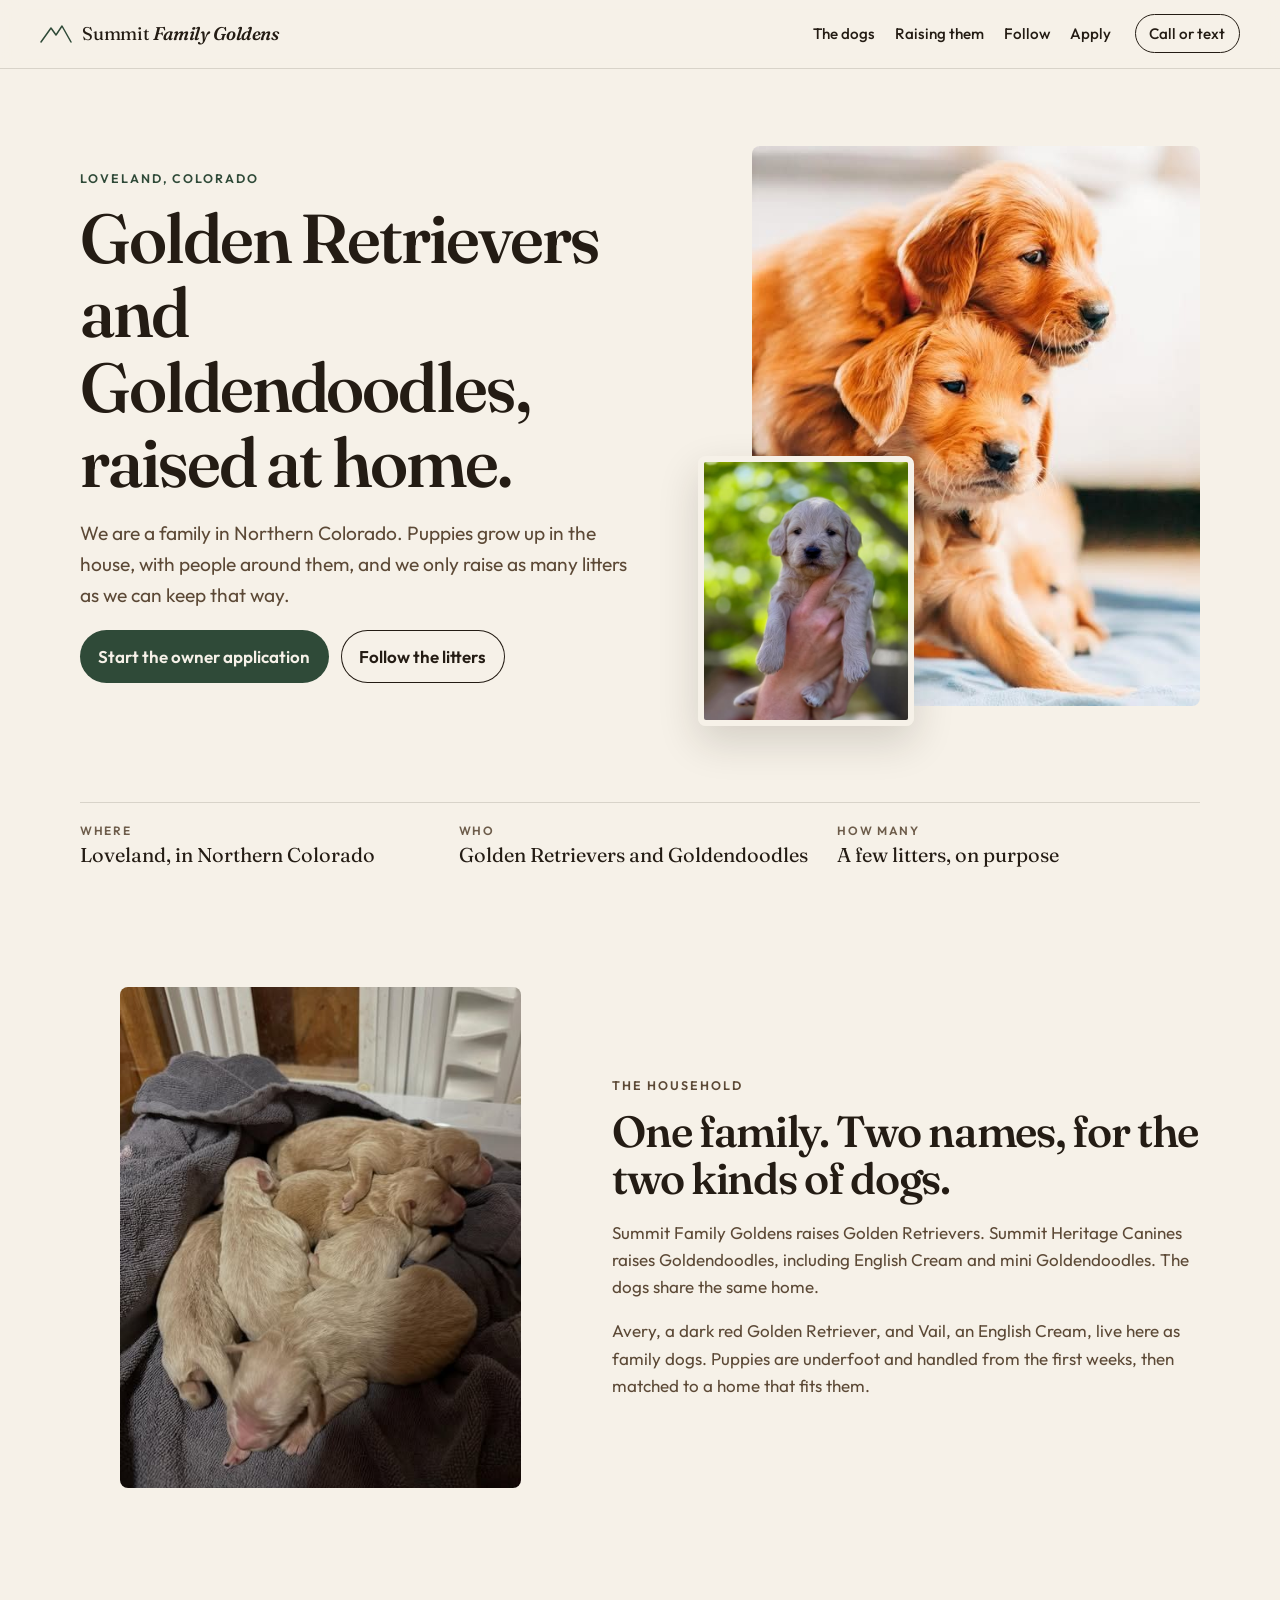
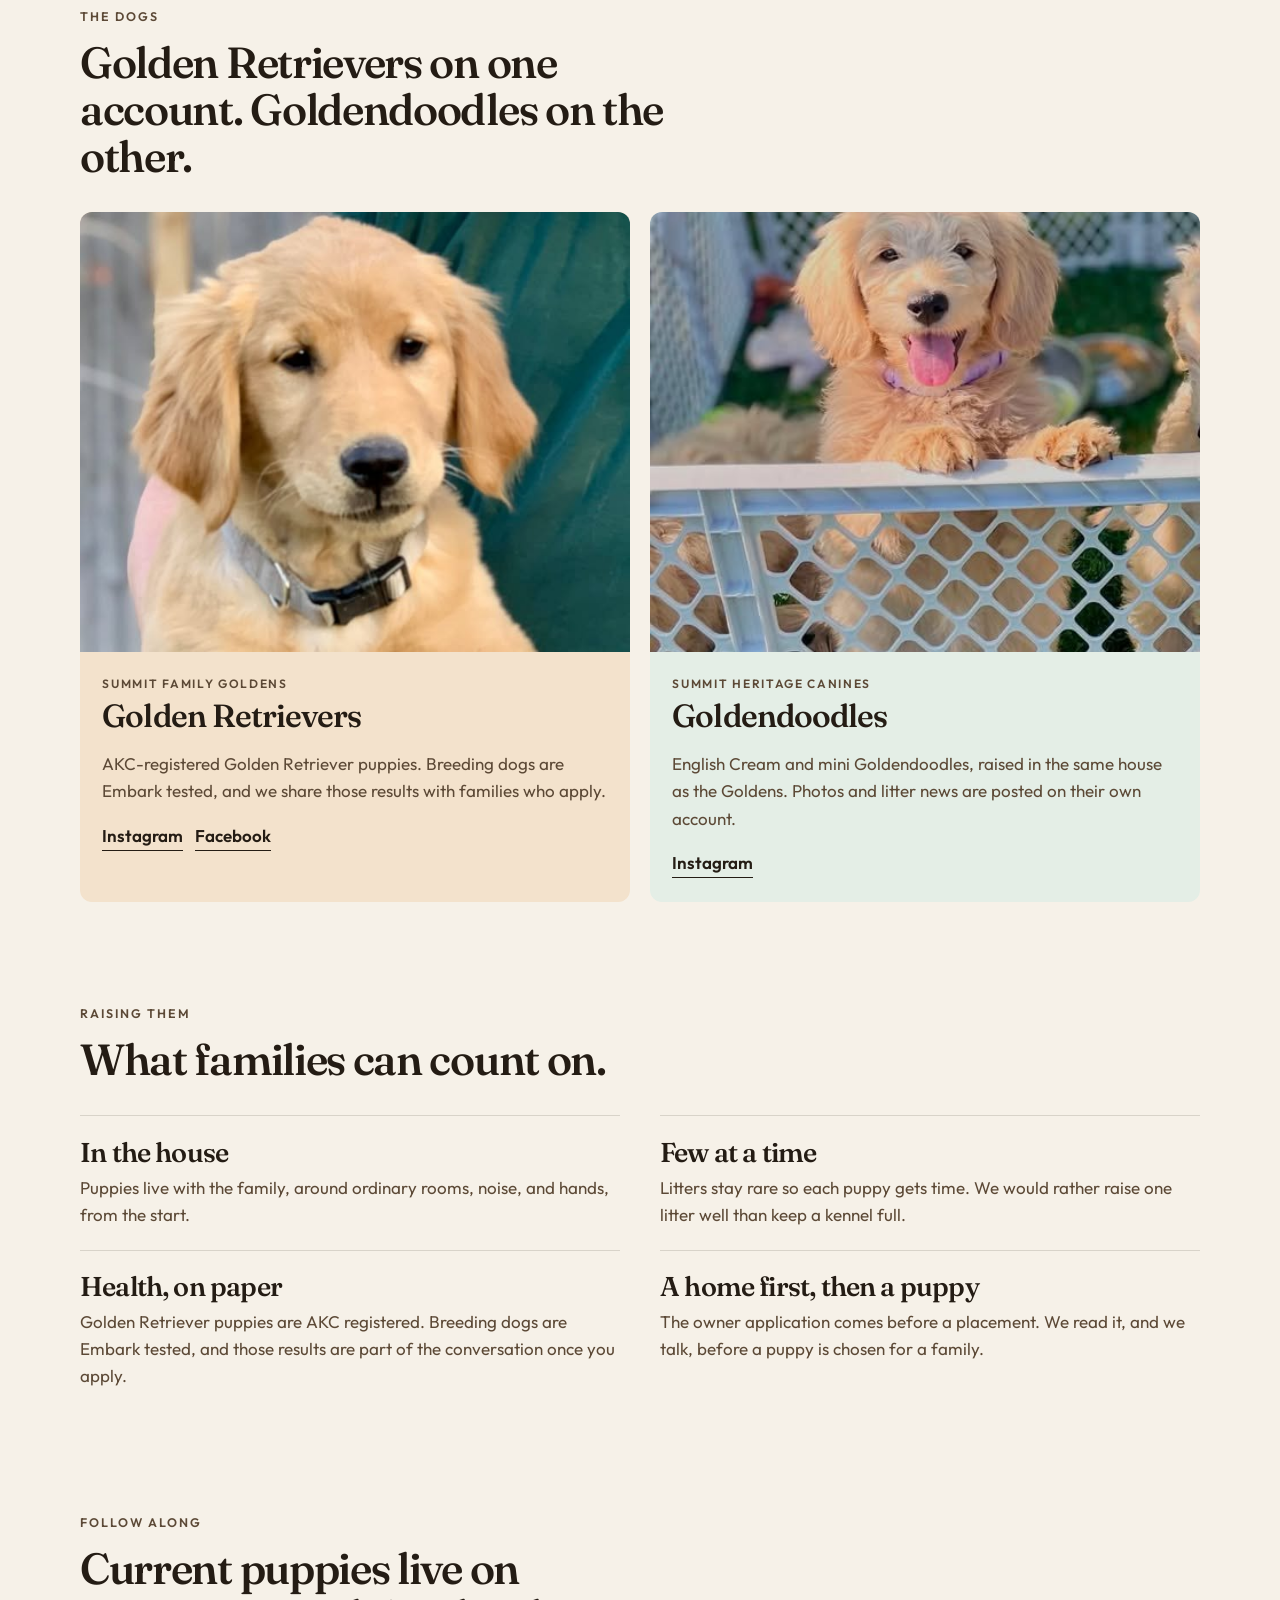
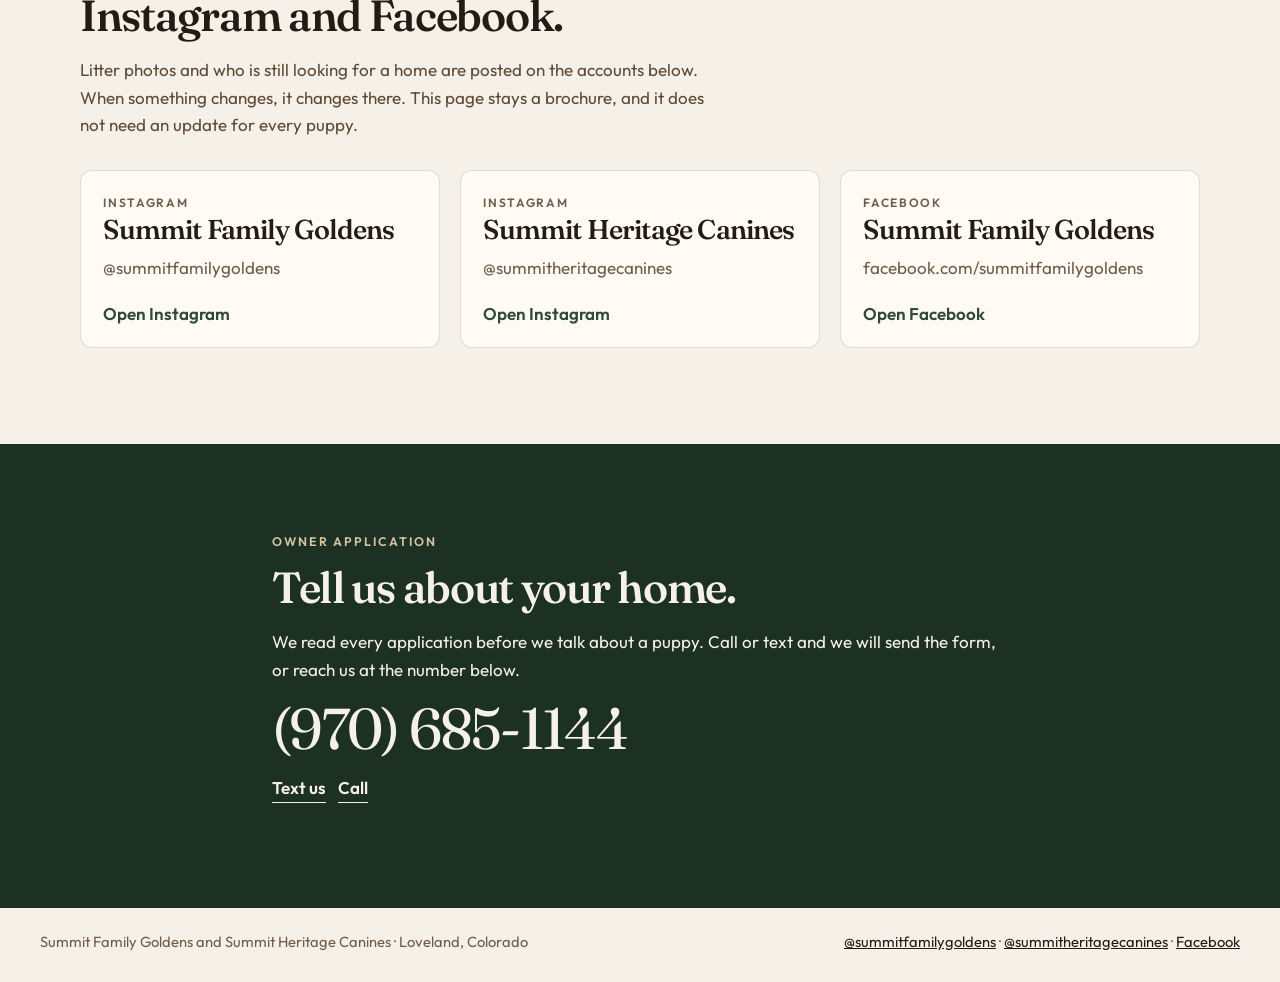
==== index.html @ 1a87e648 "Add a brochure site that stays current through social links. Families can follow both Instagram acco" ====
<!DOCTYPE html>
<html lang="en">
  <head>
    <meta charset="utf-8" />
    <meta name="viewport" content="width=device-width, initial-scale=1" />
    <title>Summit Family Goldens — Golden Retrievers and Goldendoodles in Loveland, Colorado</title>
    <meta
      name="description"
      content="Summit Family Goldens and Summit Heritage Canines raise Golden Retrievers and Goldendoodles at home in Loveland, Colorado. See current litters on Instagram and Facebook, and start an owner application."
    />
    <meta name="theme-color" content="#f6f1e8" />
    <link rel="icon" href="favicon.svg" type="image/svg+xml" />
    <link rel="preconnect" href="https://fonts.googleapis.com" />
    <link rel="preconnect" href="https://fonts.gstatic.com" crossorigin />
    <link
      href="https://fonts.googleapis.com/css2?family=Fraunces:ital,opsz,wght@0,9..144,500;0,9..144,620;1,9..144,560&family=Outfit:wght@400;500;600&display=swap"
      rel="stylesheet"
    />
    <link rel="stylesheet" href="styles.css" />
    <script type="application/ld+json">
      {
        "@context": "https://schema.org",
        "@type": "LocalBusiness",
        "name": "Summit Family Goldens",
        "alternateName": "Summit Heritage Canines",
        "description": "Family-raised Golden Retrievers and Goldendoodles in Loveland, Colorado.",
        "telephone": "+1-970-685-1144",
        "address": {
          "@type": "PostalAddress",
          "addressLocality": "Loveland",
          "addressRegion": "CO",
          "addressCountry": "US"
        },
        "areaServed": "Northern Colorado",
        "sameAs": [
          "https://www.instagram.com/summitfamilygoldens/",
          "https://www.instagram.com/summitheritagecanines/",
          "https://www.facebook.com/summitfamilygoldens"
        ]
      }
    </script>
  </head>
  <body>
    <a class="skip" href="#main">Skip to content</a>
    <header class="site-header">
      <a class="brand" href="#top">
        <svg class="mark" viewBox="0 0 64 40" aria-hidden="true">
          <path d="M2 36 L22 8 L32 22 L44 4 L62 36" />
        </svg>
        <span>Summit <em>Family Goldens</em></span>
      </a>
      <nav class="nav" aria-label="On this page">
        <a href="#dogs">The dogs</a>
        <a href="#raising">Raising them</a>
        <a href="#follow">Follow</a>
        <a href="#apply">Apply</a>
      </nav>
      <a class="header-call" href="tel:+19706851144">Call or text</a>
    </header>

    <main id="main">
      <section class="hero" id="top">
        <div class="hero-copy">
          <p class="kicker">Loveland, Colorado</p>
          <h1>Golden Retrievers and Goldendoodles, raised at home.</h1>
          <p class="lede">
            We are a family in Northern Colorado. Puppies grow up in the house, with people around them, and we only raise as many litters as we can keep that way.
          </p>
          <div class="actions">
            <a class="button" href="#apply">Start the owner application</a>
            <a class="button button-quiet" href="#follow">Follow the litters</a>
          </div>
        </div>
        <div class="hero-photos">
          <img
            class="hero-main"
            src="photos/goldens-pair.jpg"
            width="512"
            height="640"
            alt="Two golden retriever puppies piled together on a blanket"
            fetchpriority="high"
          />
          <img
            class="hero-accent"
            src="photos/doodle-hand.jpg"
            width="480"
            height="640"
            alt="A very young cream goldendoodle puppy held in an adult's hand"
          />
        </div>
      </section>

      <ul class="facts" aria-label="About the program">
        <li>
          <span>Where</span>
          Loveland, in Northern Colorado
        </li>
        <li>
          <span>Who</span>
          Golden Retrievers and Goldendoodles
        </li>
        <li>
          <span>How many</span>
          A few litters, on purpose
        </li>
      </ul>

      <section class="household" id="household">
        <figure>
          <img
            src="photos/doodle-sleep.jpg"
            width="480"
            height="640"
            alt="Newborn cream puppies asleep in a pile on a blanket inside the house"
          />
        </figure>
        <div>
          <p class="kicker">The household</p>
          <h2>One family. Two names, for the two kinds of dogs.</h2>
          <p>
            Summit Family Goldens raises Golden Retrievers. Summit Heritage Canines raises Goldendoodles, including English Cream and mini Goldendoodles. The dogs share the same home.
          </p>
          <p>
            Avery, a dark red Golden Retriever, and Vail, an English Cream, live here as family dogs. Puppies are underfoot and handled from the first weeks, then matched to a home that fits them.
          </p>
        </div>
      </section>

      <section class="dogs" id="dogs">
        <div class="section-intro">
          <p class="kicker">The dogs</p>
          <h2>Golden Retrievers on one account. Goldendoodles on the other.</h2>
        </div>
        <div class="dog-grid">
          <article class="dog-card dog-card-golden">
            <img
              src="photos/goldens-apr.jpg"
              width="640"
              height="640"
              alt="Golden retriever puppy in a gray collar, held outdoors"
            />
            <div class="dog-card-body">
              <p class="program">Summit Family Goldens</p>
              <h3>Golden Retrievers</h3>
              <p>
                AKC-registered Golden Retriever puppies. Breeding dogs are Embark tested, and we share those results with families who apply.
              </p>
              <div class="link-row">
                <a href="https://www.instagram.com/summitfamilygoldens/">Instagram</a>
                <a href="https://www.facebook.com/summitfamilygoldens">Facebook</a>
              </div>
            </div>
          </article>
          <article class="dog-card dog-card-doodle">
            <img
              src="photos/doodle-pen.jpg"
              width="480"
              height="640"
              alt="Cream goldendoodle puppy with paws up on a playpen gate outdoors"
            />
            <div class="dog-card-body">
              <p class="program">Summit Heritage Canines</p>
              <h3>Goldendoodles</h3>
              <p>
                English Cream and mini Goldendoodles, raised in the same house as the Goldens. Photos and litter news are posted on their own account.
              </p>
              <div class="link-row">
                <a href="https://www.instagram.com/summitheritagecanines/">Instagram</a>
                <a data-fill="facebook-heritage" hidden>Facebook</a>
              </div>
            </div>
          </article>
        </div>
      </section>

      <section class="raising" id="raising">
        <div class="section-intro">
          <p class="kicker">Raising them</p>
          <h2>What families can count on.</h2>
        </div>
        <ol>
          <li>
            <h3>In the house</h3>
            <p>Puppies live with the family, around ordinary rooms, noise, and hands, from the start.</p>
          </li>
          <li>
            <h3>Few at a time</h3>
            <p>Litters stay rare so each puppy gets time. We would rather raise one litter well than keep a kennel full.</p>
          </li>
          <li>
            <h3>Health, on paper</h3>
            <p>Golden Retriever puppies are AKC registered. Breeding dogs are Embark tested, and those results are part of the conversation once you apply.</p>
          </li>
          <li>
            <h3>A home first, then a puppy</h3>
            <p>The owner application comes before a placement. We read it, and we talk, before a puppy is chosen for a family.</p>
          </li>
        </ol>
      </section>

      <section class="follow" id="follow">
        <div class="section-intro">
          <p class="kicker">Follow along</p>
          <h2>Current puppies live on Instagram and Facebook.</h2>
          <p>
            Litter photos and who is still looking for a home are posted on the accounts below. When something changes, it changes there. This page stays a brochure, and it does not need an update for every puppy.
          </p>
        </div>
        <div class="follow-grid">
          <a class="follow-card" href="https://www.instagram.com/summitfamilygoldens/">
            <p class="program">Instagram</p>
            <h3>Summit Family Goldens</h3>
            <p>@summitfamilygoldens</p>
            <span>Open Instagram</span>
          </a>
          <a class="follow-card" href="https://www.instagram.com/summitheritagecanines/">
            <p class="program">Instagram</p>
            <h3>Summit Heritage Canines</h3>
            <p>@summitheritagecanines</p>
            <span>Open Instagram</span>
          </a>
          <a class="follow-card" href="https://www.facebook.com/summitfamilygoldens">
            <p class="program">Facebook</p>
            <h3>Summit Family Goldens</h3>
            <p>facebook.com/summitfamilygoldens</p>
            <span>Open Facebook</span>
          </a>
          <a class="follow-card" data-fill="facebook-heritage" hidden>
            <p class="program">Facebook</p>
            <h3>Summit Heritage Canines</h3>
            <p>The second Facebook page</p>
            <span>Open Facebook</span>
          </a>
        </div>
      </section>

      <section class="apply" id="apply">
        <div class="apply-inner">
          <p class="kicker">Owner application</p>
          <h2>Tell us about your home.</h2>
          <p id="apply-note">
            We read every application before we talk about a puppy. Call or text and we will send the form, or reach us at the number below.
          </p>
          <p class="phone">
            <a href="tel:+19706851144">(970) 685-1144</a>
          </p>
          <p class="phone-actions">
            <a href="sms:+19706851144">Text us</a>
            <a href="tel:+19706851144">Call</a>
          </p>
          <div id="form-mount" hidden></div>
        </div>
      </section>
    </main>

    <footer class="site-footer">
      <p>Summit Family Goldens and Summit Heritage Canines · Loveland, Colorado</p>
      <p>
        <a href="https://www.instagram.com/summitfamilygoldens/">@summitfamilygoldens</a>
        ·
        <a href="https://www.instagram.com/summitheritagecanines/">@summitheritagecanines</a>
        ·
        <a href="https://www.facebook.com/summitfamilygoldens">Facebook</a>
      </p>
    </footer>
    <script src="site.js"></script>
  </body>
</html>
---- styles.css ----
:root {
  --ivory: #f6f1e8;
  --paper: #fffaf4;
  --ink: #241c14;
  --bark: #5c4936;
  --muted: #6d5c4a;
  --line: rgba(36, 28, 20, 0.14);
  --honey: #c4894a;
  --sand: #f3e2cc;
  --sage: #e4eee6;
  --moss: #2f4a38;
  --moss-deep: #1c3124;
  --serif: "Fraunces", "Iowan Old Style", Palatino, Georgia, serif;
  --sans: "Outfit", "Avenir Next", "Segoe UI", sans-serif;
  --wrap: 1120px;
  --pad: clamp(1.25rem, 4vw, 2.5rem);
}

*,
*::before,
*::after {
  box-sizing: border-box;
}

html {
  scroll-behavior: smooth;
}

[hidden] {
  display: none !important;
}

[id] {
  scroll-margin-top: 5.25rem;
}

body {
  margin: 0;
  color: var(--ink);
  background: var(--ivory);
  font-family: var(--sans);
  font-size: 1.0625rem;
  line-height: 1.6;
}

img {
  max-width: 100%;
  height: auto;
  display: block;
}

a {
  color: inherit;
}

.skip {
  position: absolute;
  left: 1rem;
  top: -4rem;
  background: var(--ink);
  color: var(--ivory);
  padding: 0.5rem 0.8rem;
  z-index: 10;
}

.skip:focus {
  top: 1rem;
}

.site-header {
  position: sticky;
  top: 0;
  z-index: 5;
  display: flex;
  align-items: center;
  gap: 1.5rem;
  padding: 0.9rem var(--pad);
  background: rgba(246, 241, 232, 0.92);
  backdrop-filter: blur(10px);
  border-bottom: 1px solid var(--line);
}

.brand {
  display: flex;
  align-items: center;
  gap: 0.65rem;
  text-decoration: none;
  font-family: var(--serif);
  font-size: 1.15rem;
  letter-spacing: -0.02em;
  margin-right: auto;
}

.brand em {
  font-style: italic;
  font-weight: 560;
}

.mark {
  width: 2rem;
  height: 1.25rem;
  color: var(--moss);
}

.mark path {
  fill: none;
  stroke: currentColor;
  stroke-width: 3;
  stroke-linejoin: round;
  stroke-linecap: round;
}

.nav {
  display: flex;
  gap: 1.25rem;
}

.nav a,
.header-call {
  text-decoration: none;
  font-size: 0.95rem;
  font-weight: 500;
}

.nav a:hover,
.header-call:hover {
  color: var(--moss);
}

.header-call {
  border: 1px solid var(--ink);
  border-radius: 999px;
  padding: 0.4rem 0.85rem;
}

.hero,
.household,
.dogs,
.raising,
.follow,
.facts {
  width: min(var(--wrap), calc(100% - var(--pad) * 2));
  margin-inline: auto;
}

.hero {
  display: grid;
  grid-template-columns: 1.05fr 0.95fr;
  gap: clamp(2rem, 5vw, 4.5rem);
  align-items: center;
  padding: clamp(2.5rem, 6vw, 5rem) 0 2.5rem;
}

.kicker {
  margin: 0 0 0.75rem;
  font-size: 0.78rem;
  font-weight: 600;
  letter-spacing: 0.16em;
  text-transform: uppercase;
  color: var(--moss);
}

h1,
h2,
h3 {
  font-family: var(--serif);
  font-weight: 560;
  letter-spacing: -0.03em;
  line-height: 1.08;
}

h1 {
  margin: 0;
  font-size: clamp(2.6rem, 5.4vw, 4.5rem);
}

h2 {
  margin: 0 0 1rem;
  font-size: clamp(2rem, 3.4vw, 3rem);
}

h3 {
  margin: 0 0 0.4rem;
  font-size: 1.7rem;
}

.lede,
.section-intro > p,
.household p,
.dog-card p,
.raising p,
.apply p {
  color: var(--bark);
}

.lede {
  font-size: 1.2rem;
  max-width: 38rem;
}

.actions,
.link-row,
.phone-actions {
  display: flex;
  flex-wrap: wrap;
  gap: 0.75rem;
}

.button,
.link-row a,
.phone-actions a,
.follow-card span {
  display: inline-flex;
  align-items: center;
  text-decoration: none;
  font-weight: 600;
}

.button {
  background: var(--moss);
  color: #f6f1e8;
  border-radius: 999px;
  padding: 0.8rem 1.15rem;
}

.button-quiet {
  background: transparent;
  color: var(--ink);
  box-shadow: inset 0 0 0 1px var(--ink);
}

.button:hover {
  background: var(--moss-deep);
}

.button-quiet:hover {
  background: rgba(36, 28, 20, 0.05);
}

.hero-photos {
  position: relative;
  min-height: 28rem;
}

.hero-main {
  width: min(100%, 28rem);
  margin-left: auto;
  border-radius: 8px;
  object-fit: cover;
  aspect-ratio: 4 / 5;
}

.hero-accent {
  position: absolute;
  width: min(46%, 13.5rem);
  left: 0;
  bottom: -1.25rem;
  border: 6px solid var(--ivory);
  border-radius: 8px;
  object-fit: cover;
  aspect-ratio: 4 / 5;
  box-shadow: 0 16px 40px rgba(36, 28, 20, 0.16);
}

.facts {
  list-style: none;
  display: grid;
  grid-template-columns: repeat(3, 1fr);
  gap: 1rem;
  margin: 3.5rem auto 0;
  padding: 1.25rem 0 0;
  border-top: 1px solid var(--line);
}

.facts li {
  font-family: var(--serif);
  font-size: 1.25rem;
  line-height: 1.25;
}

.facts span {
  display: block;
  margin-bottom: 0.3rem;
  font-family: var(--sans);
  font-size: 0.75rem;
  font-weight: 600;
  letter-spacing: 0.14em;
  text-transform: uppercase;
  color: var(--muted);
}

.household {
  display: grid;
  grid-template-columns: 0.9fr 1.1fr;
  gap: clamp(1.5rem, 4vw, 4rem);
  align-items: center;
  padding: clamp(4rem, 8vw, 6.5rem) 0;
}

.household img {
  width: 100%;
  border-radius: 8px;
  object-fit: cover;
  aspect-ratio: 4 / 5;
}

.household p:last-child {
  margin-bottom: 0;
}

.section-intro {
  max-width: 40rem;
  margin-bottom: 2rem;
}

.dog-grid {
  display: grid;
  grid-template-columns: 1fr 1fr;
  gap: 1.25rem;
}

.follow-grid {
  display: grid;
  grid-template-columns: repeat(auto-fit, minmax(18rem, 1fr));
  gap: 1.25rem;
}

.dog-card {
  border-radius: 12px;
  overflow: hidden;
}

.dog-card-golden {
  background: var(--sand);
}

.dog-card-doodle {
  background: var(--sage);
}

.dog-card img {
  width: 100%;
  aspect-ratio: 5 / 4;
  object-fit: cover;
}

.dog-card-body {
  padding: 1.35rem 1.4rem 1.5rem;
}

.program {
  margin: 0 0 0.35rem;
  font-size: 0.75rem;
  font-weight: 600;
  letter-spacing: 0.14em;
  text-transform: uppercase;
  color: var(--moss);
}

.dog-card h3 {
  font-size: 2rem;
}

.link-row a {
  border-bottom: 1px solid currentColor;
  padding-bottom: 0.05rem;
}

.raising {
  padding: clamp(4rem, 8vw, 6.5rem) 0;
}

.raising ol {
  list-style: none;
  margin: 0;
  padding: 0;
  display: grid;
  grid-template-columns: 1fr 1fr;
  gap: 0 2.5rem;
}

.raising li {
  padding: 1.35rem 0;
  border-top: 1px solid var(--line);
}

.raising li p {
  margin: 0;
}

.follow {
  padding-bottom: clamp(4rem, 8vw, 6rem);
}

.follow-card {
  display: flex;
  flex-direction: column;
  gap: 0.2rem;
  text-decoration: none;
  background: var(--paper);
  border: 1px solid var(--line);
  border-radius: 12px;
  padding: 1.35rem 1.4rem 1.25rem;
  min-height: 11rem;
}

.follow-card h3 {
  font-size: 1.7rem;
}

.follow-card p {
  margin: 0;
  color: var(--muted);
}

.follow-card span {
  margin-top: auto;
  padding-top: 1rem;
  color: var(--moss);
}

.follow-card:hover {
  border-color: var(--moss);
}

.apply {
  background: var(--moss-deep);
  color: #f6f1e8;
}

.apply-inner {
  width: min(46rem, calc(100% - var(--pad) * 2));
  margin: 0 auto;
  padding: clamp(3.5rem, 7vw, 5.5rem) 0;
}

.apply .kicker,
.apply h2,
.apply p,
.apply a {
  color: #f6f1e8;
}

.apply .kicker {
  color: #d7c4a4;
}

.phone {
  margin: 0.5rem 0 0.25rem;
  font-family: var(--serif);
  font-size: clamp(2.4rem, 5vw, 3.6rem);
  line-height: 1;
  letter-spacing: -0.03em;
}

.phone a {
  text-decoration: none;
}

.phone-actions a {
  border-bottom: 1px solid currentColor;
}

#form-mount {
  margin-top: 2rem;
  background: #fff;
  border-radius: 12px;
  overflow: hidden;
  min-height: 28rem;
}

#form-mount iframe {
  width: 100%;
  min-height: 42rem;
  border: 0;
  display: block;
}

.site-footer {
  display: flex;
  justify-content: space-between;
  gap: 1rem;
  flex-wrap: wrap;
  padding: 1.4rem var(--pad) 1.8rem;
  color: var(--muted);
  font-size: 0.92rem;
}

.site-footer p {
  margin: 0;
}

.site-footer a {
  color: var(--ink);
}

:focus-visible {
  outline: 2px solid var(--honey);
  outline-offset: 3px;
}

@media (max-width: 860px) {
  .site-header {
    display: grid;
    grid-template-columns: minmax(0, 1fr) auto;
    align-items: center;
    column-gap: 0.5rem;
    row-gap: 0.75rem;
    padding-inline: 1rem;
  }

  .brand {
    grid-column: 1;
    grid-row: 1;
    margin-right: 0;
    font-size: 1.02rem;
  }

  .header-call {
    grid-column: 2;
    grid-row: 1;
  }

  .nav {
    grid-column: 1 / -1;
    grid-row: 2;
    justify-content: space-between;
    gap: 0.75rem;
    padding-top: 0.75rem;
    border-top: 1px solid var(--line);
  }

  .hero,
  .household,
  .dog-grid,
  .raising ol,
  .follow-grid,
  .facts {
    grid-template-columns: 1fr;
  }

  .hero-photos {
    min-height: 0;
    margin-bottom: 1rem;
  }

  .hero-main {
    width: 78%;
  }

  .facts {
    margin-top: 2.5rem;
  }
}

@media (max-width: 520px) {
  .nav {
    font-size: 0.9rem;
  }

  .hero-accent {
    width: 42%;
  }
}

@media (prefers-reduced-motion: reduce) {
  html {
    scroll-behavior: auto;
  }
}
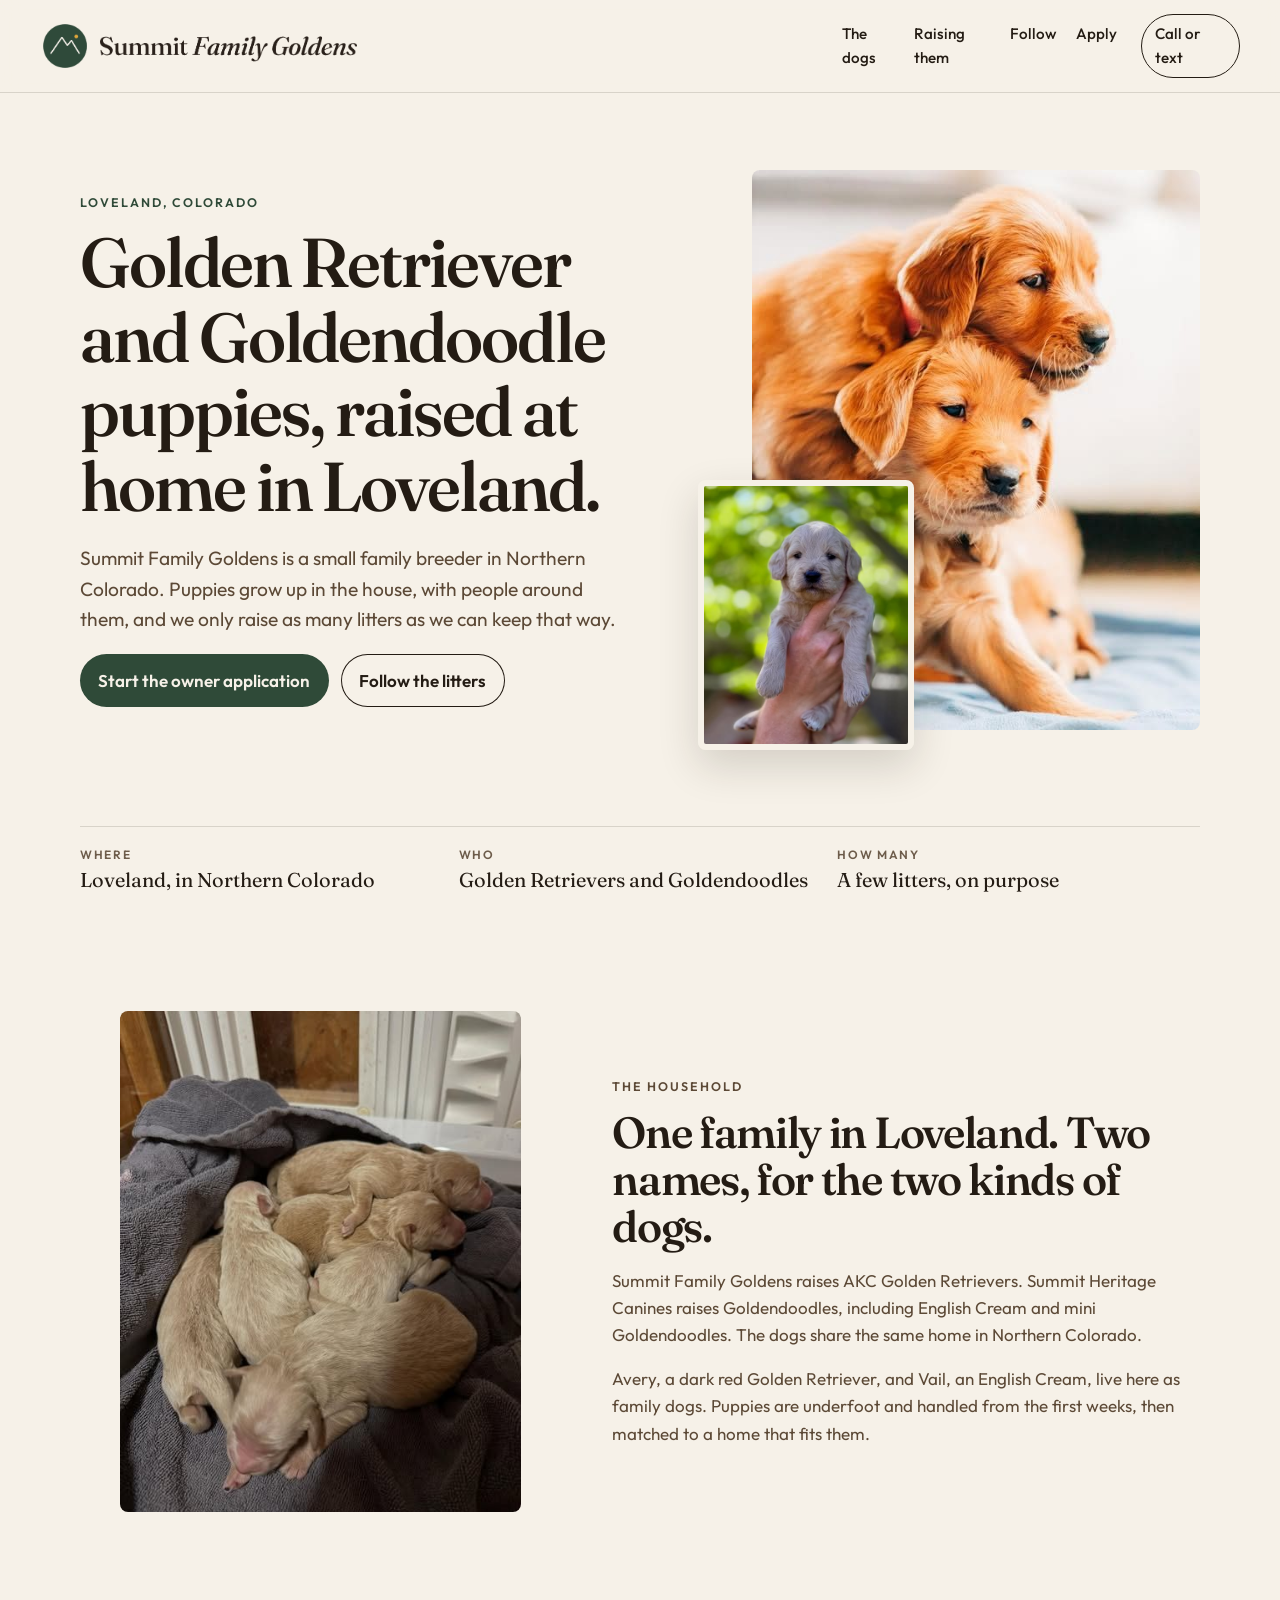
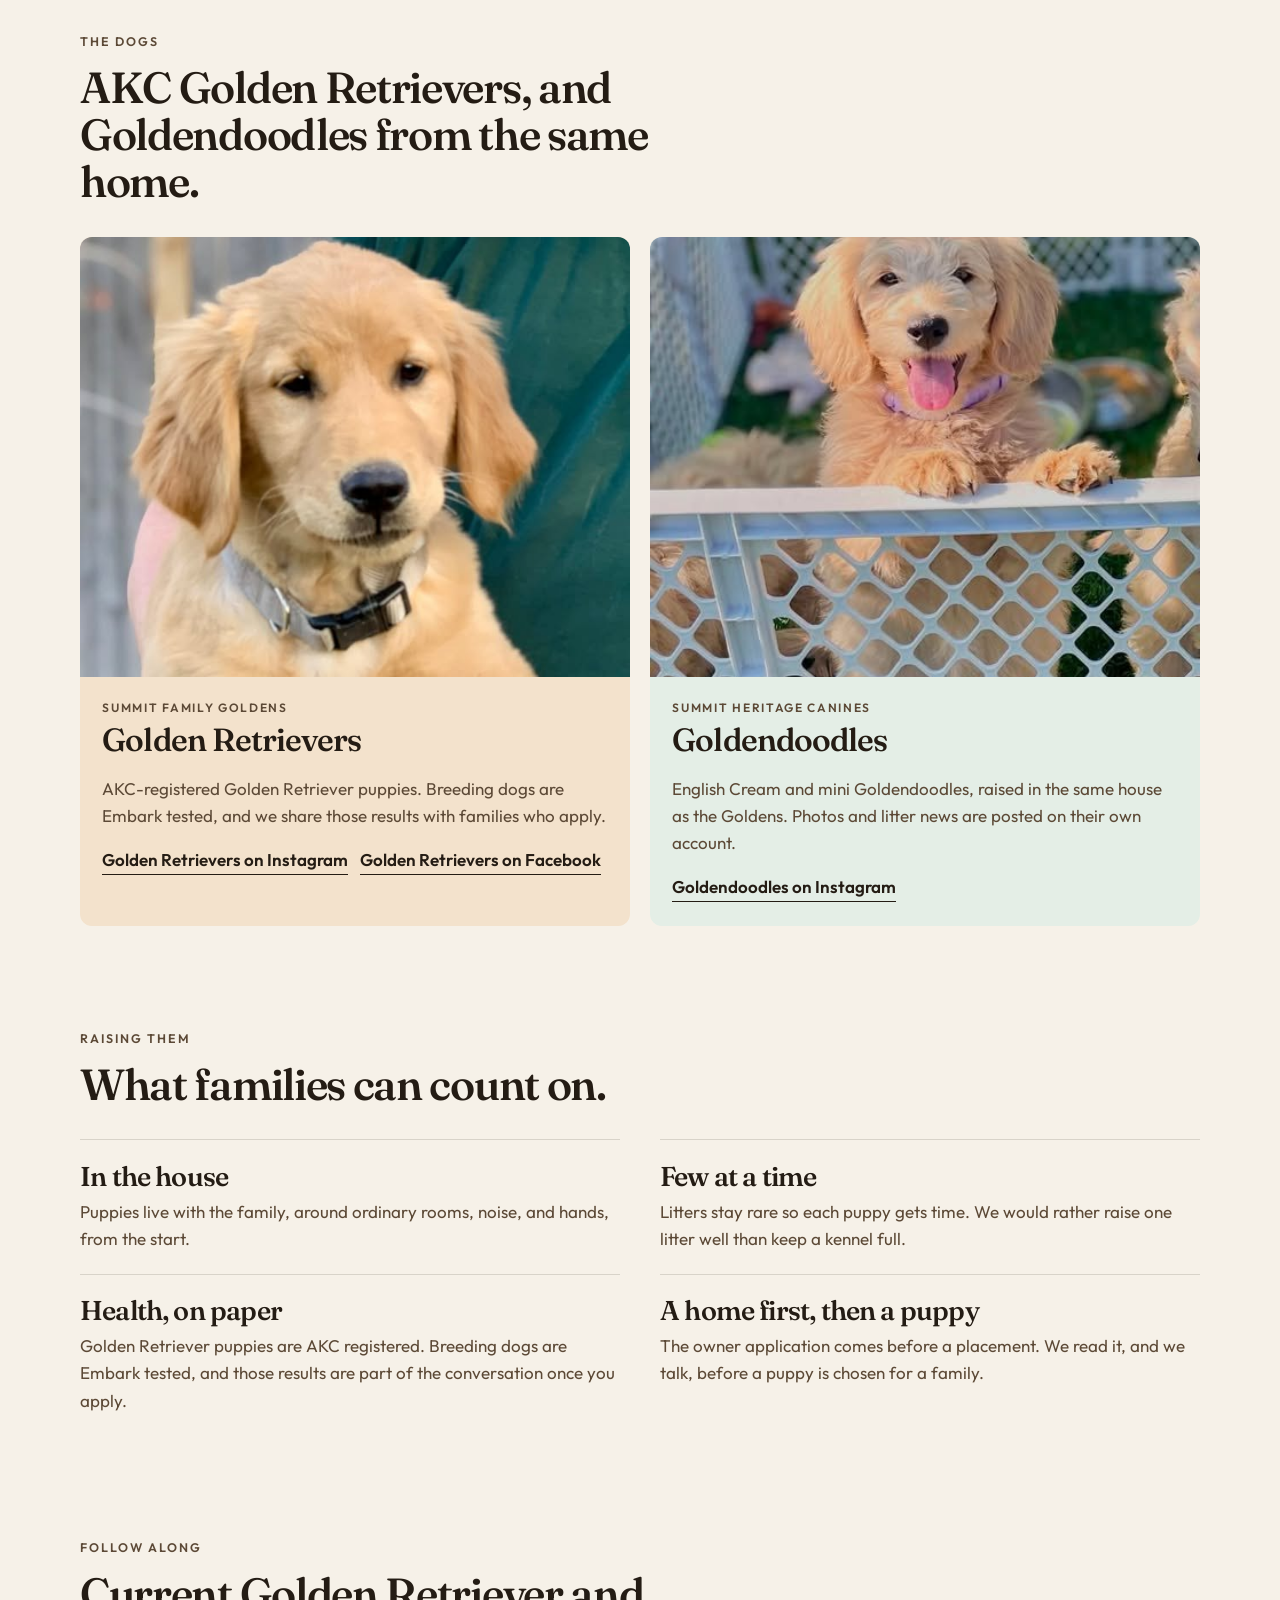
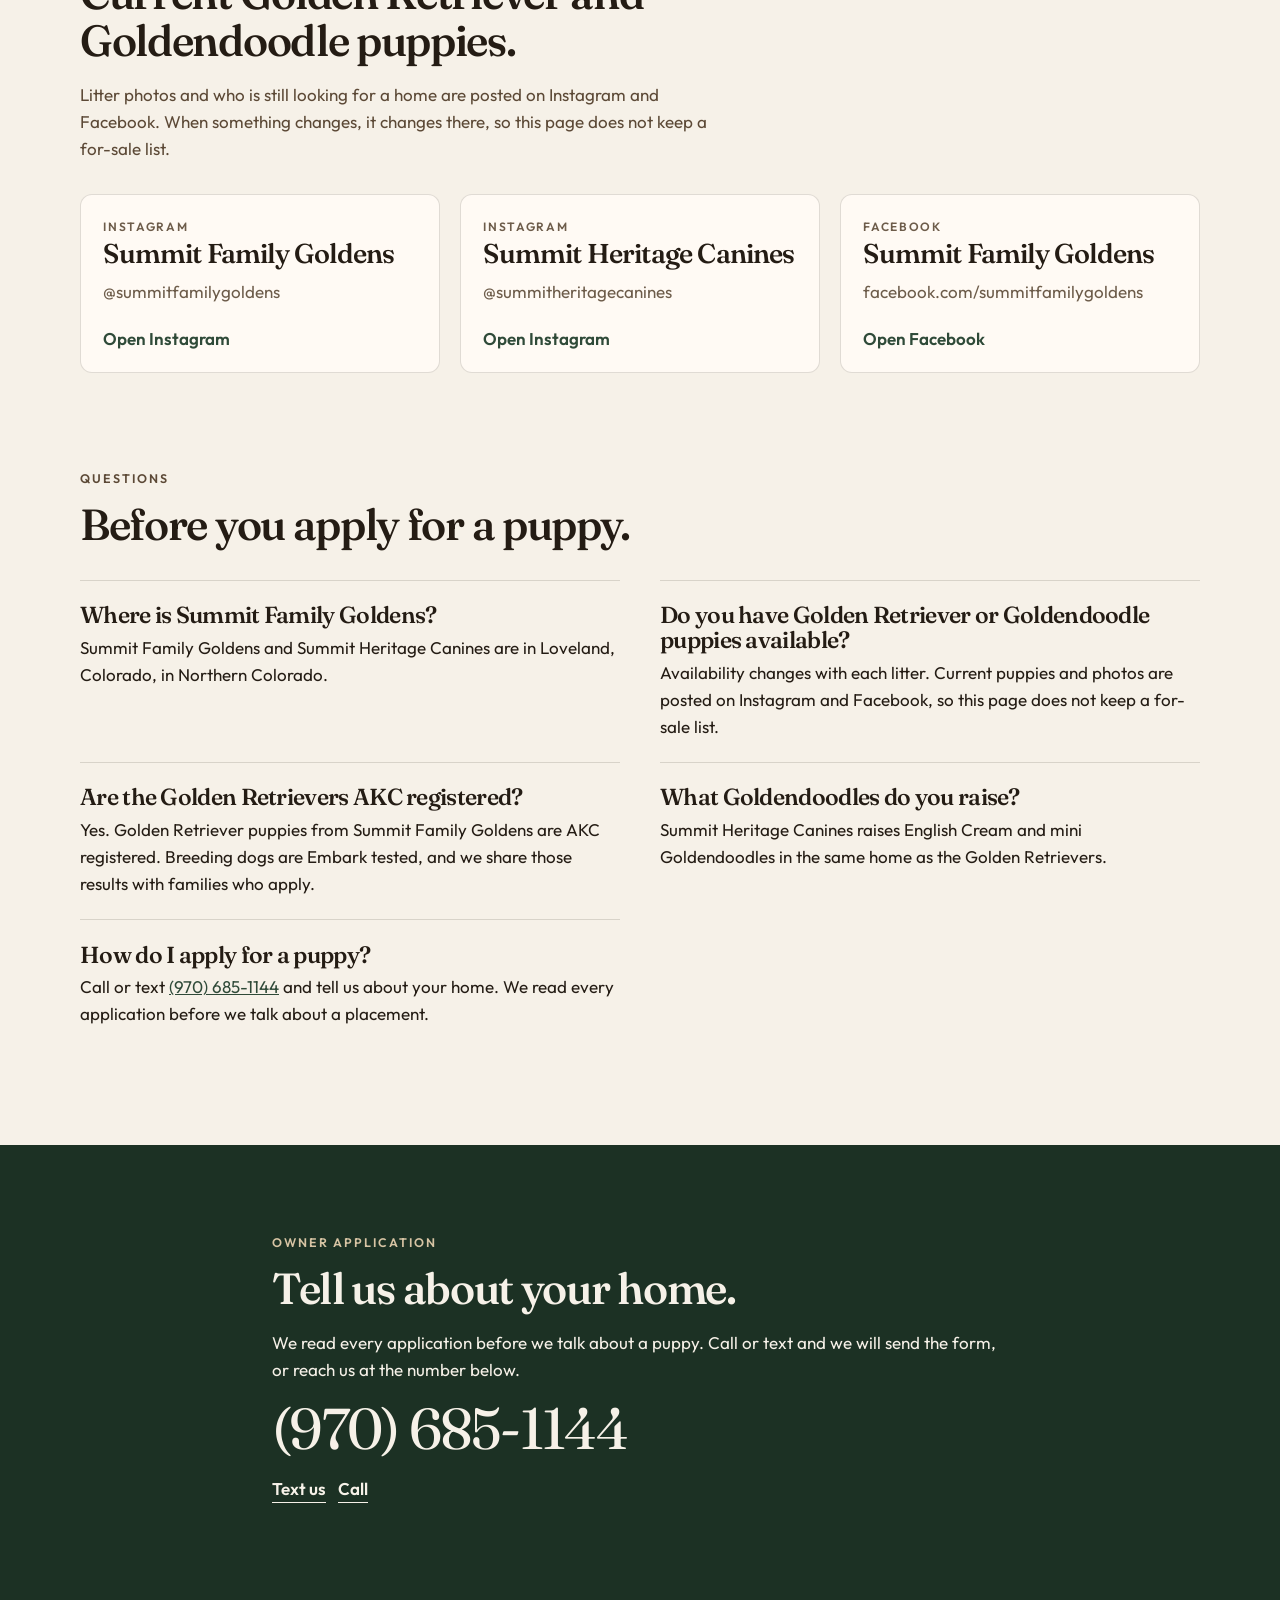
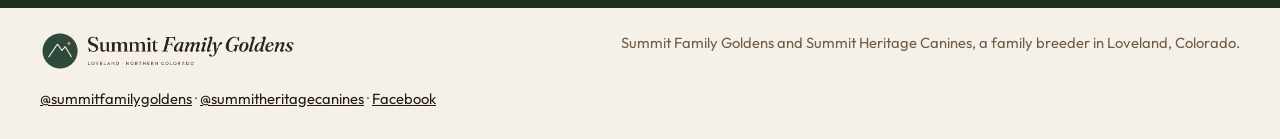
==== commit 1c43e053: "Use the new Summit Family Goldens lockup and publish search metadata. The header, footer, and icon n" ====
--- a/index.html
+++ b/index.html
@@ -3,13 +3,36 @@
   <head>
     <meta charset="utf-8" />
     <meta name="viewport" content="width=device-width, initial-scale=1" />
-    <title>Summit Family Goldens — Golden Retrievers and Goldendoodles in Loveland, Colorado</title>
+    <title>Summit Family Goldens | Golden Retriever &amp; Goldendoodle Puppies</title>
     <meta
       name="description"
-      content="Summit Family Goldens and Summit Heritage Canines raise Golden Retrievers and Goldendoodles at home in Loveland, Colorado. See current litters on Instagram and Facebook, and start an owner application."
+      content="Family breeder of AKC Golden Retriever and Goldendoodle puppies in Loveland, Colorado. English Cream and mini Goldendoodles. Call or text (970) 685-1144."
     />
+    <link rel="canonical" href="https://summit-family-goldens-web.netlify.app/" />
+    <meta name="robots" content="index, follow" />
     <meta name="theme-color" content="#f6f1e8" />
-    <link rel="icon" href="favicon.svg" type="image/svg+xml" />
+    <meta property="og:type" content="website" />
+    <meta property="og:locale" content="en_US" />
+    <meta property="og:site_name" content="Summit Family Goldens" />
+    <meta property="og:url" content="https://summit-family-goldens-web.netlify.app/" />
+    <meta property="og:title" content="Summit Family Goldens | Golden Retriever &amp; Goldendoodle Puppies" />
+    <meta
+      property="og:description"
+      content="Family breeder of AKC Golden Retriever and Goldendoodle puppies in Loveland, Colorado. English Cream and mini Goldendoodles. Call or text (970) 685-1144."
+    />
+    <meta property="og:image" content="https://summit-family-goldens-web.netlify.app/photos/goldens-pair.jpg" />
+    <meta property="og:image:alt" content="Two golden retriever puppies piled together on a blanket" />
+    <meta property="og:image:width" content="512" />
+    <meta property="og:image:height" content="640" />
+    <meta name="twitter:card" content="summary_large_image" />
+    <meta name="twitter:title" content="Summit Family Goldens | Golden Retriever &amp; Goldendoodle Puppies" />
+    <meta
+      name="twitter:description"
+      content="Family breeder of AKC Golden Retriever and Goldendoodle puppies in Loveland, Colorado. English Cream and mini Goldendoodles. Call or text (970) 685-1144."
+    />
+    <meta name="twitter:image" content="https://summit-family-goldens-web.netlify.app/photos/goldens-pair.jpg" />
+    <link rel="icon" href="logos/mark.png" type="image/png" />
+    <link rel="apple-touch-icon" href="logos/mark.png" />
     <link rel="preconnect" href="https://fonts.googleapis.com" />
     <link rel="preconnect" href="https://fonts.gstatic.com" crossorigin />
     <link
@@ -21,9 +44,13 @@
       {
         "@context": "https://schema.org",
         "@type": "LocalBusiness",
+        "@id": "https://summit-family-goldens-web.netlify.app/#business",
         "name": "Summit Family Goldens",
         "alternateName": "Summit Heritage Canines",
-        "description": "Family-raised Golden Retrievers and Goldendoodles in Loveland, Colorado.",
+        "url": "https://summit-family-goldens-web.netlify.app/",
+        "image": "https://summit-family-goldens-web.netlify.app/photos/goldens-pair.jpg",
+        "logo": "https://summit-family-goldens-web.netlify.app/logos/mark.png",
+        "description": "Family breeder of AKC Golden Retriever and Goldendoodle puppies in Loveland, Colorado, including English Cream and mini Goldendoodles.",
         "telephone": "+1-970-685-1144",
         "address": {
           "@type": "PostalAddress",
@@ -31,11 +58,77 @@
           "addressRegion": "CO",
           "addressCountry": "US"
         },
-        "areaServed": "Northern Colorado",
+        "areaServed": [
+          {
+            "@type": "City",
+            "name": "Loveland",
+            "containedInPlace": { "@type": "State", "name": "Colorado" }
+          },
+          { "@type": "AdministrativeArea", "name": "Northern Colorado" }
+        ],
+        "contactPoint": {
+          "@type": "ContactPoint",
+          "telephone": "+1-970-685-1144",
+          "contactType": "customer service",
+          "availableLanguage": "English"
+        },
+        "knowsAbout": [
+          "AKC Golden Retriever puppies",
+          "English Cream Goldendoodles",
+          "Mini Goldendoodles"
+        ],
         "sameAs": [
           "https://www.instagram.com/summitfamilygoldens/",
           "https://www.instagram.com/summitheritagecanines/",
           "https://www.facebook.com/summitfamilygoldens"
+        ]
+      }
+    </script>
+    <script type="application/ld+json">
+      {
+        "@context": "https://schema.org",
+        "@type": "FAQPage",
+        "mainEntity": [
+          {
+            "@type": "Question",
+            "name": "Where is Summit Family Goldens?",
+            "acceptedAnswer": {
+              "@type": "Answer",
+              "text": "Summit Family Goldens and Summit Heritage Canines are in Loveland, Colorado, in Northern Colorado."
+            }
+          },
+          {
+            "@type": "Question",
+            "name": "Do you have Golden Retriever or Goldendoodle puppies available?",
+            "acceptedAnswer": {
+              "@type": "Answer",
+              "text": "Availability changes with each litter. Current puppies and photos are posted on Instagram and Facebook, so this page does not keep a for-sale list."
+            }
+          },
+          {
+            "@type": "Question",
+            "name": "Are the Golden Retrievers AKC registered?",
+            "acceptedAnswer": {
+              "@type": "Answer",
+              "text": "Yes. Golden Retriever puppies from Summit Family Goldens are AKC registered. Breeding dogs are Embark tested, and we share those results with families who apply."
+            }
+          },
+          {
+            "@type": "Question",
+            "name": "What Goldendoodles do you raise?",
+            "acceptedAnswer": {
+              "@type": "Answer",
+              "text": "Summit Heritage Canines raises English Cream and mini Goldendoodles in the same home as the Golden Retrievers."
+            }
+          },
+          {
+            "@type": "Question",
+            "name": "How do I apply for a puppy?",
+            "acceptedAnswer": {
+              "@type": "Answer",
+              "text": "Call or text (970) 685-1144 and tell us about your home. We read every application before we talk about a placement."
+            }
+          }
         ]
       }
     </script>
@@ -44,10 +137,7 @@
     <a class="skip" href="#main">Skip to content</a>
     <header class="site-header">
       <a class="brand" href="#top">
-        <svg class="mark" viewBox="0 0 64 40" aria-hidden="true">
-          <path d="M2 36 L22 8 L32 22 L44 4 L62 36" />
-        </svg>
-        <span>Summit <em>Family Goldens</em></span>
+        <img src="logos/lockup.png" width="843" height="132" alt="Summit Family Goldens" />
       </a>
       <nav class="nav" aria-label="On this page">
         <a href="#dogs">The dogs</a>
@@ -62,9 +152,9 @@
       <section class="hero" id="top">
         <div class="hero-copy">
           <p class="kicker">Loveland, Colorado</p>
-          <h1>Golden Retrievers and Goldendoodles, raised at home.</h1>
+          <h1>Golden Retriever and Goldendoodle puppies, raised at home in Loveland.</h1>
           <p class="lede">
-            We are a family in Northern Colorado. Puppies grow up in the house, with people around them, and we only raise as many litters as we can keep that way.
+            Summit Family Goldens is a small family breeder in Northern Colorado. Puppies grow up in the house, with people around them, and we only raise as many litters as we can keep that way.
           </p>
           <div class="actions">
             <a class="button" href="#apply">Start the owner application</a>
@@ -112,13 +202,14 @@
             width="480"
             height="640"
             alt="Newborn cream puppies asleep in a pile on a blanket inside the house"
+            loading="lazy"
           />
         </figure>
         <div>
           <p class="kicker">The household</p>
-          <h2>One family. Two names, for the two kinds of dogs.</h2>
+          <h2>One family in Loveland. Two names, for the two kinds of dogs.</h2>
           <p>
-            Summit Family Goldens raises Golden Retrievers. Summit Heritage Canines raises Goldendoodles, including English Cream and mini Goldendoodles. The dogs share the same home.
+            Summit Family Goldens raises AKC Golden Retrievers. Summit Heritage Canines raises Goldendoodles, including English Cream and mini Goldendoodles. The dogs share the same home in Northern Colorado.
           </p>
           <p>
             Avery, a dark red Golden Retriever, and Vail, an English Cream, live here as family dogs. Puppies are underfoot and handled from the first weeks, then matched to a home that fits them.
@@ -129,7 +220,7 @@
       <section class="dogs" id="dogs">
         <div class="section-intro">
           <p class="kicker">The dogs</p>
-          <h2>Golden Retrievers on one account. Goldendoodles on the other.</h2>
+          <h2>AKC Golden Retrievers, and Goldendoodles from the same home.</h2>
         </div>
         <div class="dog-grid">
           <article class="dog-card dog-card-golden">
@@ -138,6 +229,7 @@
               width="640"
               height="640"
               alt="Golden retriever puppy in a gray collar, held outdoors"
+              loading="lazy"
             />
             <div class="dog-card-body">
               <p class="program">Summit Family Goldens</p>
@@ -146,8 +238,8 @@
                 AKC-registered Golden Retriever puppies. Breeding dogs are Embark tested, and we share those results with families who apply.
               </p>
               <div class="link-row">
-                <a href="https://www.instagram.com/summitfamilygoldens/">Instagram</a>
-                <a href="https://www.facebook.com/summitfamilygoldens">Facebook</a>
+                <a href="https://www.instagram.com/summitfamilygoldens/">Golden Retrievers on Instagram</a>
+                <a href="https://www.facebook.com/summitfamilygoldens">Golden Retrievers on Facebook</a>
               </div>
             </div>
           </article>
@@ -157,6 +249,7 @@
               width="480"
               height="640"
               alt="Cream goldendoodle puppy with paws up on a playpen gate outdoors"
+              loading="lazy"
             />
             <div class="dog-card-body">
               <p class="program">Summit Heritage Canines</p>
@@ -165,7 +258,7 @@
                 English Cream and mini Goldendoodles, raised in the same house as the Goldens. Photos and litter news are posted on their own account.
               </p>
               <div class="link-row">
-                <a href="https://www.instagram.com/summitheritagecanines/">Instagram</a>
+                <a href="https://www.instagram.com/summitheritagecanines/">Goldendoodles on Instagram</a>
                 <a data-fill="facebook-heritage" hidden>Facebook</a>
               </div>
             </div>
@@ -201,9 +294,9 @@
       <section class="follow" id="follow">
         <div class="section-intro">
           <p class="kicker">Follow along</p>
-          <h2>Current puppies live on Instagram and Facebook.</h2>
+          <h2>Current Golden Retriever and Goldendoodle puppies.</h2>
           <p>
-            Litter photos and who is still looking for a home are posted on the accounts below. When something changes, it changes there. This page stays a brochure, and it does not need an update for every puppy.
+            Litter photos and who is still looking for a home are posted on Instagram and Facebook. When something changes, it changes there, so this page does not keep a for-sale list.
           </p>
         </div>
         <div class="follow-grid">
@@ -234,6 +327,37 @@
         </div>
       </section>
 
+      <section class="questions" id="questions">
+        <div class="section-intro">
+          <p class="kicker">Questions</p>
+          <h2>Before you apply for a puppy.</h2>
+        </div>
+        <div class="faq">
+          <article>
+            <h3>Where is Summit Family Goldens?</h3>
+            <p>Summit Family Goldens and Summit Heritage Canines are in Loveland, Colorado, in Northern Colorado.</p>
+          </article>
+          <article>
+            <h3>Do you have Golden Retriever or Goldendoodle puppies available?</h3>
+            <p>Availability changes with each litter. Current puppies and photos are posted on Instagram and Facebook, so this page does not keep a for-sale list.</p>
+          </article>
+          <article>
+            <h3>Are the Golden Retrievers AKC registered?</h3>
+            <p>Yes. Golden Retriever puppies from Summit Family Goldens are AKC registered. Breeding dogs are Embark tested, and we share those results with families who apply.</p>
+          </article>
+          <article>
+            <h3>What Goldendoodles do you raise?</h3>
+            <p>Summit Heritage Canines raises English Cream and mini Goldendoodles in the same home as the Golden Retrievers.</p>
+          </article>
+          <article>
+            <h3>How do I apply for a puppy?</h3>
+            <p>
+              Call or text <a href="tel:+19706851144">(970) 685-1144</a> and tell us about your home. We read every application before we talk about a placement.
+            </p>
+          </article>
+        </div>
+      </section>
+
       <section class="apply" id="apply">
         <div class="apply-inner">
           <p class="kicker">Owner application</p>
@@ -254,7 +378,14 @@
     </main>
 
     <footer class="site-footer">
-      <p>Summit Family Goldens and Summit Heritage Canines · Loveland, Colorado</p>
+      <img
+        class="footer-logo"
+        src="logos/lockup-subtitle.png"
+        width="843"
+        height="132"
+        alt="Summit Family Goldens. Loveland, Northern Colorado."
+      />
+      <p>Summit Family Goldens and Summit Heritage Canines, a family breeder in Loveland, Colorado.</p>
       <p>
         <a href="https://www.instagram.com/summitfamilygoldens/">@summitfamilygoldens</a>
         ·
--- a/styles.css
+++ b/styles.css
@@ -83,31 +83,14 @@
 .brand {
   display: flex;
   align-items: center;
-  gap: 0.65rem;
-  text-decoration: none;
-  font-family: var(--serif);
-  font-size: 1.15rem;
-  letter-spacing: -0.02em;
   margin-right: auto;
-}
-
-.brand em {
-  font-style: italic;
-  font-weight: 560;
-}
-
-.mark {
-  width: 2rem;
-  height: 1.25rem;
-  color: var(--moss);
-}
-
-.mark path {
-  fill: none;
-  stroke: currentColor;
-  stroke-width: 3;
-  stroke-linejoin: round;
-  stroke-linecap: round;
+  min-width: 0;
+}
+
+.brand img {
+  display: block;
+  width: min(20rem, 100%);
+  height: auto;
 }
 
 .nav {
@@ -366,6 +349,35 @@
   padding-bottom: 0.05rem;
 }
 
+.questions {
+  width: min(var(--wrap), calc(100% - var(--pad) * 2));
+  margin-inline: auto;
+  padding-bottom: clamp(4rem, 8vw, 6rem);
+}
+
+.faq {
+  display: grid;
+  grid-template-columns: 1fr 1fr;
+  gap: 0 2.5rem;
+}
+
+.faq article {
+  padding: 1.35rem 0;
+  border-top: 1px solid var(--line);
+}
+
+.faq h3 {
+  font-size: 1.45rem;
+}
+
+.faq p {
+  margin: 0;
+}
+
+.faq a {
+  color: var(--moss);
+}
+
 .raising {
   padding: clamp(4rem, 8vw, 6.5rem) 0;
 }
@@ -486,6 +498,12 @@
   font-size: 0.92rem;
 }
 
+.footer-logo {
+  display: block;
+  width: min(16rem, 100%);
+  height: auto;
+}
+
 .site-footer p {
   margin: 0;
 }
@@ -513,7 +531,6 @@
     grid-column: 1;
     grid-row: 1;
     margin-right: 0;
-    font-size: 1.02rem;
   }
 
   .header-call {
@@ -535,6 +552,7 @@
   .dog-grid,
   .raising ol,
   .follow-grid,
+  .faq,
   .facts {
     grid-template-columns: 1fr;
   }
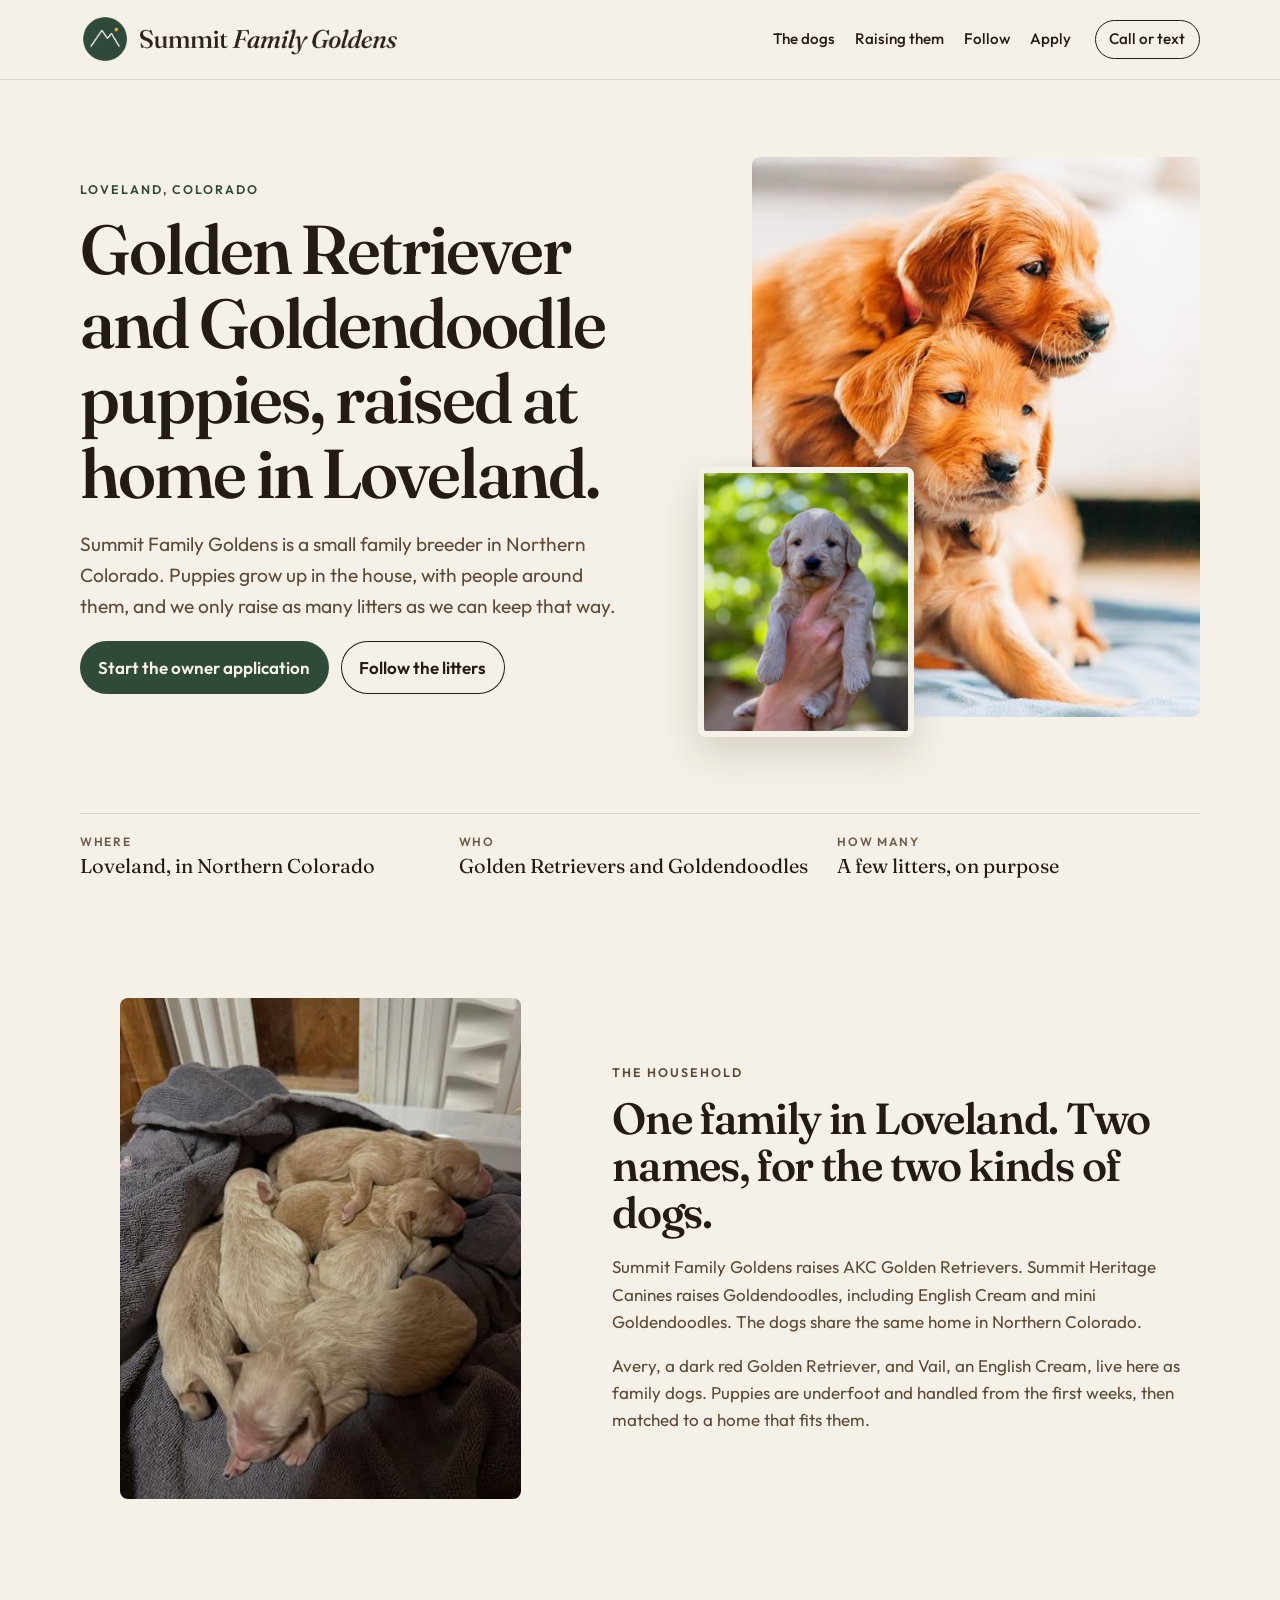
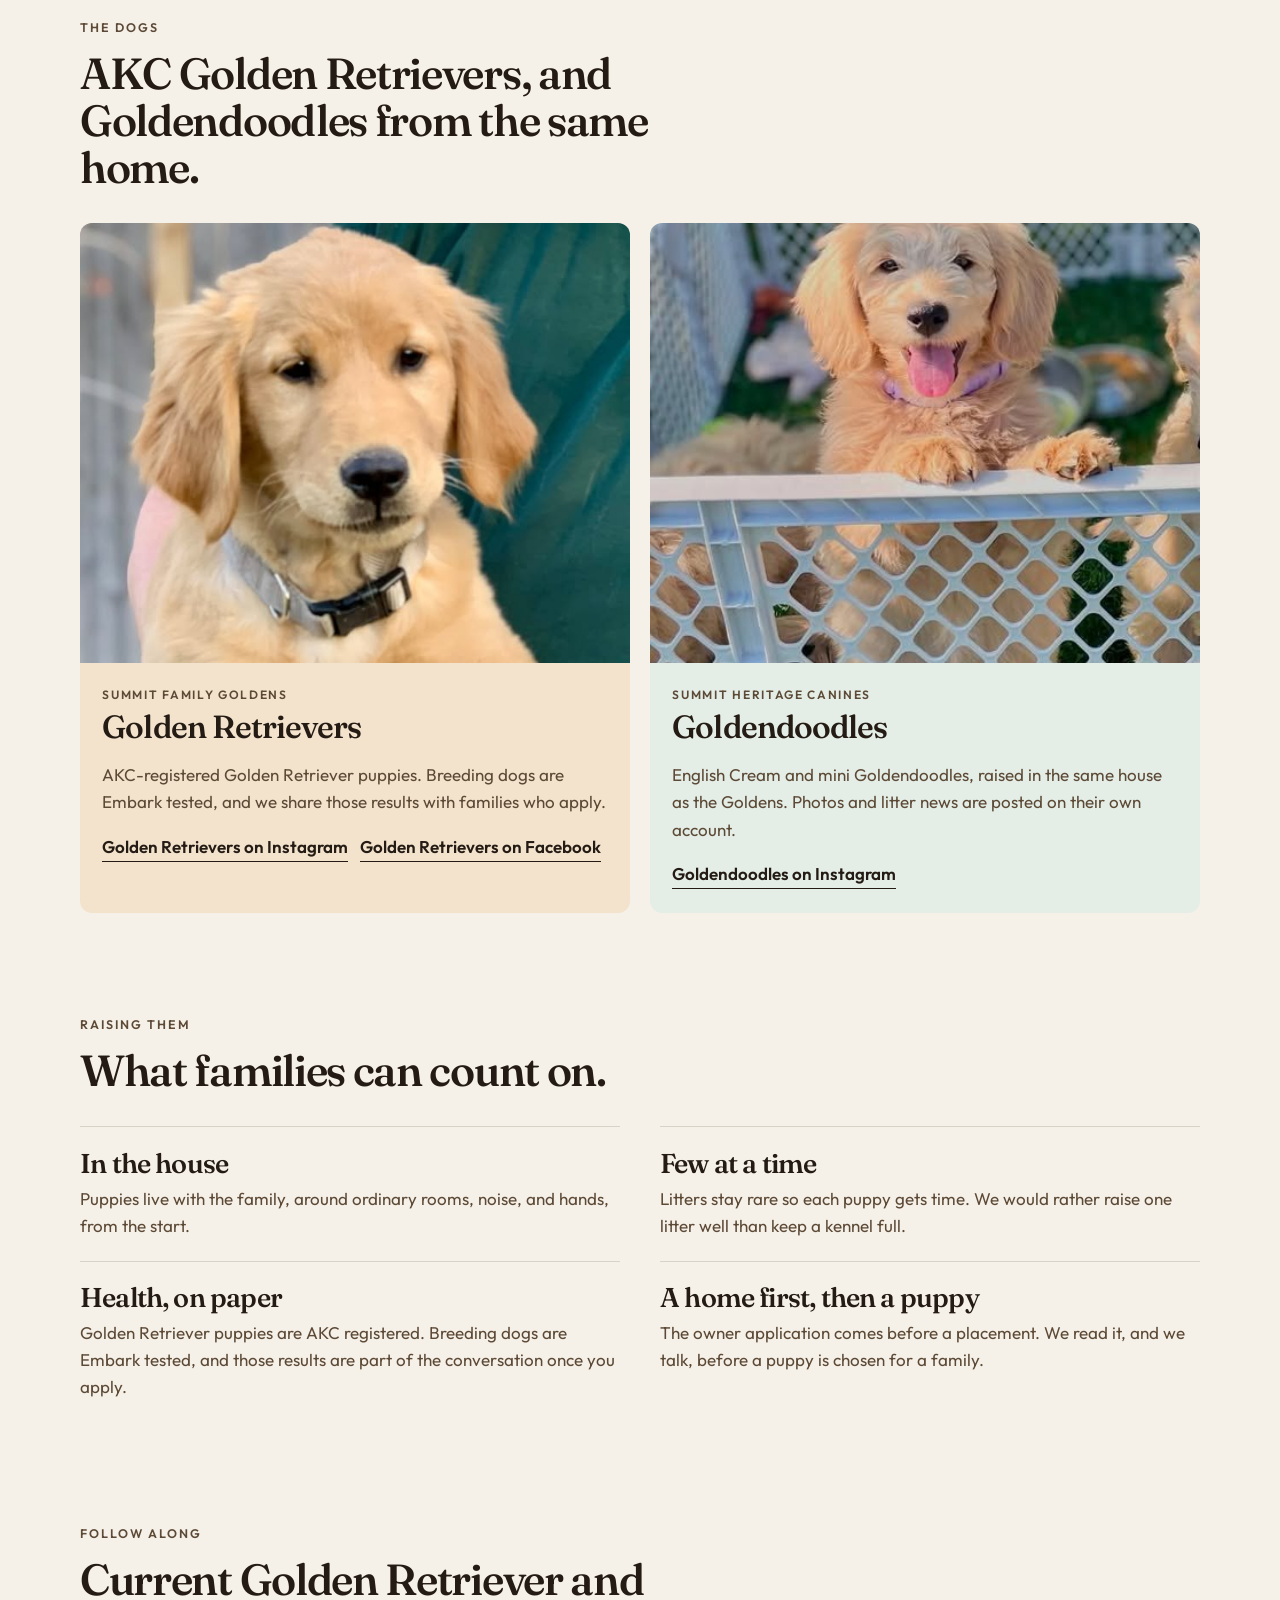
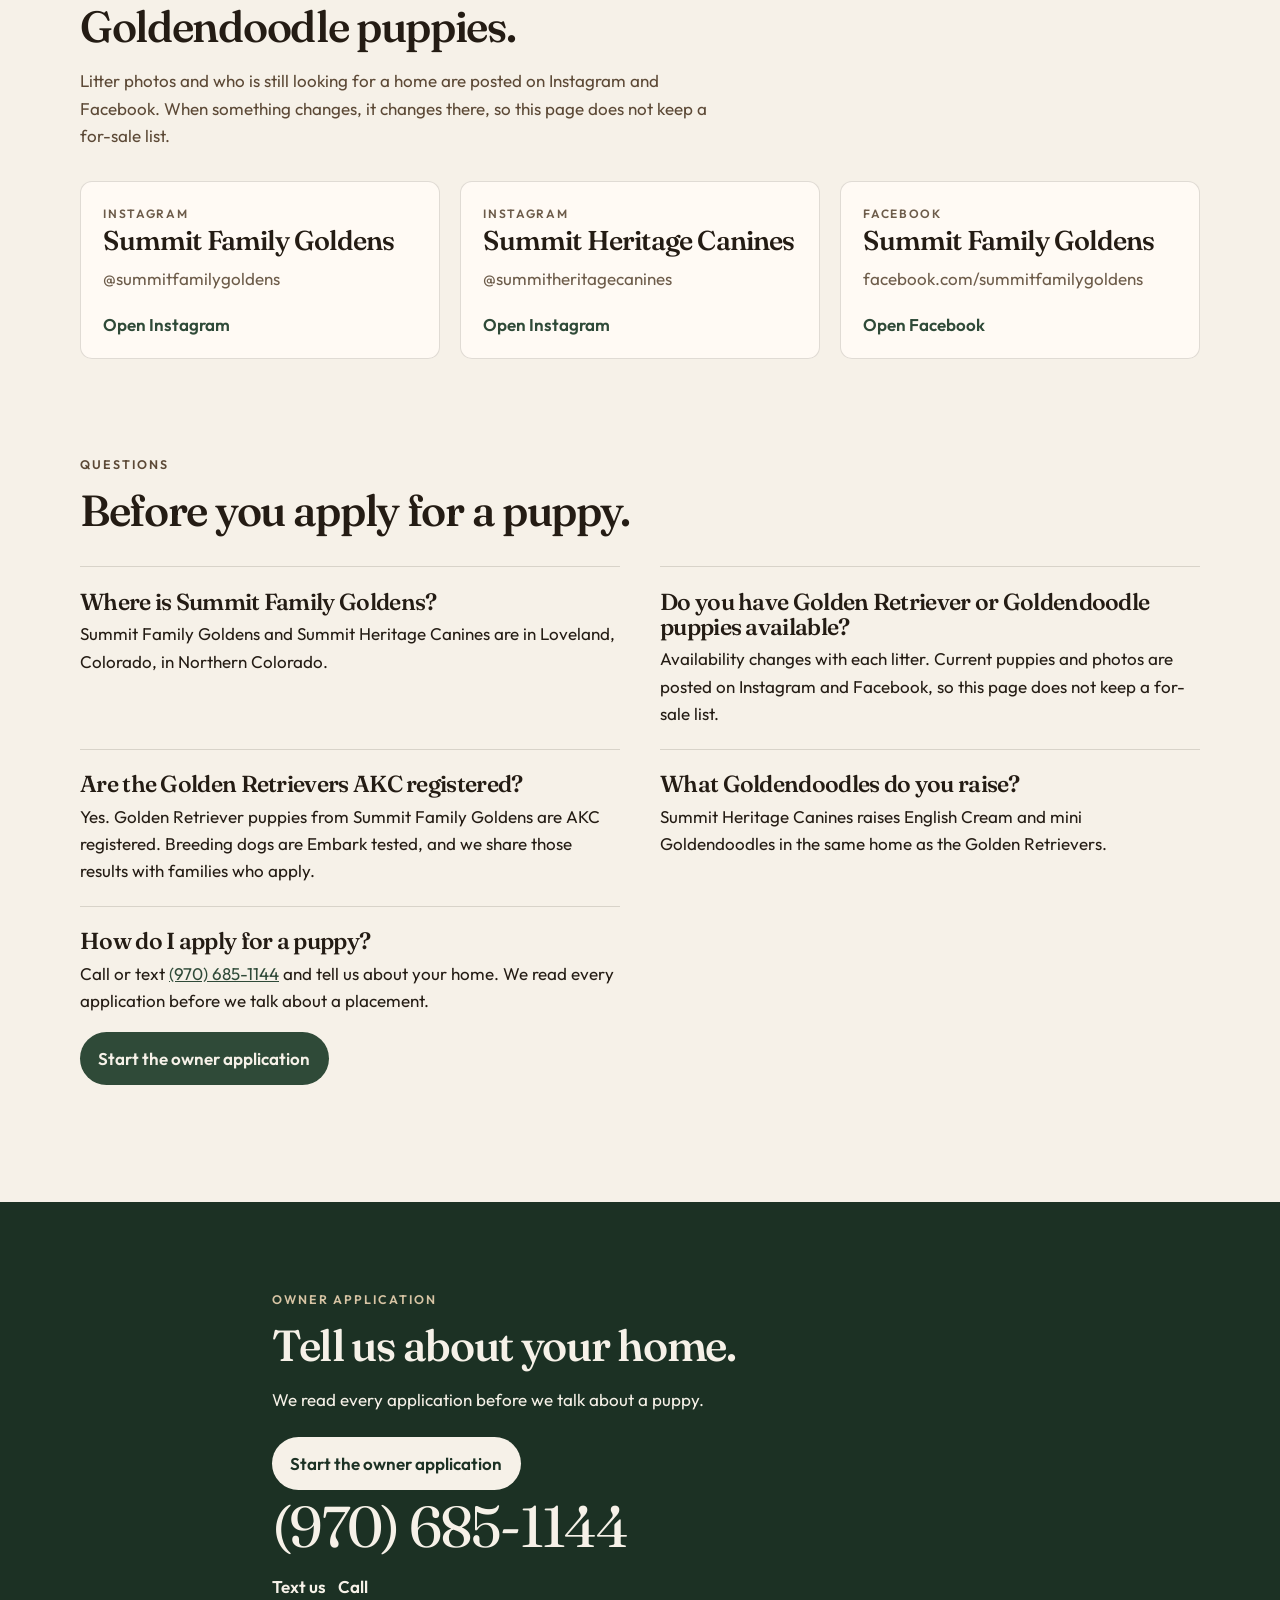
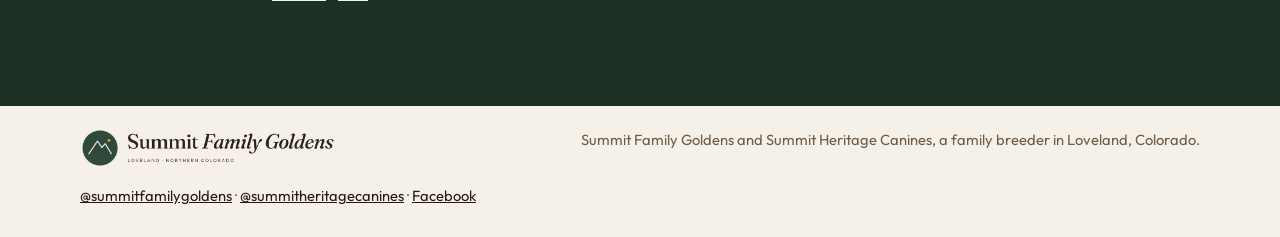
==== commit 897496d3: "Add a separate owner application page and keep it out of search. The home page links to the form, an" ====
--- a/index.html
+++ b/index.html
@@ -39,7 +39,7 @@
       href="https://fonts.googleapis.com/css2?family=Fraunces:ital,opsz,wght@0,9..144,500;0,9..144,620;1,9..144,560&family=Outfit:wght@400;500;600&display=swap"
       rel="stylesheet"
     />
-    <link rel="stylesheet" href="styles.css" />
+    <link rel="stylesheet" href="styles.css?v=20261124c" />
     <script type="application/ld+json">
       {
         "@context": "https://schema.org",
@@ -143,7 +143,7 @@
         <a href="#dogs">The dogs</a>
         <a href="#raising">Raising them</a>
         <a href="#follow">Follow</a>
-        <a href="#apply">Apply</a>
+        <a href="apply.html">Apply</a>
       </nav>
       <a class="header-call" href="tel:+19706851144">Call or text</a>
     </header>
@@ -157,7 +157,7 @@
             Summit Family Goldens is a small family breeder in Northern Colorado. Puppies grow up in the house, with people around them, and we only raise as many litters as we can keep that way.
           </p>
           <div class="actions">
-            <a class="button" href="#apply">Start the owner application</a>
+            <a class="button" href="apply.html">Start the owner application</a>
             <a class="button button-quiet" href="#follow">Follow the litters</a>
           </div>
         </div>
@@ -354,6 +354,7 @@
             <p>
               Call or text <a href="tel:+19706851144">(970) 685-1144</a> and tell us about your home. We read every application before we talk about a placement.
             </p>
+            <a class="button" href="apply.html">Start the owner application</a>
           </article>
         </div>
       </section>
@@ -362,9 +363,12 @@
         <div class="apply-inner">
           <p class="kicker">Owner application</p>
           <h2>Tell us about your home.</h2>
-          <p id="apply-note">
-            We read every application before we talk about a puppy. Call or text and we will send the form, or reach us at the number below.
-          </p>
+          <p>
+            We read every application before we talk about a puppy.
+          </p>
+          <div class="actions">
+            <a class="button" href="apply.html">Start the owner application</a>
+          </div>
           <p class="phone">
             <a href="tel:+19706851144">(970) 685-1144</a>
           </p>
@@ -372,7 +376,6 @@
             <a href="sms:+19706851144">Text us</a>
             <a href="tel:+19706851144">Call</a>
           </p>
-          <div id="form-mount" hidden></div>
         </div>
       </section>
     </main>
--- a/styles.css
+++ b/styles.css
@@ -74,7 +74,7 @@
   display: flex;
   align-items: center;
   gap: 1.5rem;
-  padding: 0.9rem var(--pad);
+  padding: 0.9rem max(var(--pad), calc((100% - var(--wrap)) / 2));
   background: rgba(246, 241, 232, 0.92);
   backdrop-filter: blur(10px);
   border-bottom: 1px solid var(--line);
@@ -103,6 +103,7 @@
   text-decoration: none;
   font-size: 0.95rem;
   font-weight: 500;
+  white-space: nowrap;
 }
 
 .nav a:hover,
@@ -111,6 +112,7 @@
 }
 
 .header-call {
+  flex-shrink: 0;
   border: 1px solid var(--ink);
   border-radius: 999px;
   padding: 0.4rem 0.85rem;
@@ -378,6 +380,11 @@
   color: var(--moss);
 }
 
+.faq .button {
+  margin-top: 1.1rem;
+  color: #f6f1e8;
+}
+
 .raising {
   padding: clamp(4rem, 8vw, 6.5rem) 0;
 }
@@ -457,6 +464,38 @@
   color: #d7c4a4;
 }
 
+.apply .actions {
+  margin-top: 1.5rem;
+}
+
+.apply .button {
+  background: #f6f1e8;
+  color: var(--moss-deep);
+}
+
+.apply .button:hover {
+  background: #fff;
+}
+
+.form-page {
+  width: min(46rem, calc(100% - var(--pad) * 2));
+  margin: 0 auto;
+  padding: clamp(2.5rem, 6vw, 4.5rem) 0 clamp(3rem, 7vw, 5rem);
+}
+
+.form-page h1 {
+  margin-bottom: 0.75rem;
+  font-size: clamp(2rem, 3.4vw, 3rem);
+}
+
+.form-page .lede a {
+  white-space: nowrap;
+}
+
+.nav a[aria-current="page"] {
+  color: var(--moss);
+}
+
 .phone {
   margin: 0.5rem 0 0.25rem;
   font-family: var(--serif);
@@ -475,17 +514,16 @@
 
 #form-mount {
   margin-top: 2rem;
-  background: #fff;
-  border-radius: 12px;
-  overflow: hidden;
-  min-height: 28rem;
+  background: transparent;
+  min-height: 0;
 }
 
 #form-mount iframe {
   width: 100%;
-  min-height: 42rem;
+  height: 75rem;
   border: 0;
   display: block;
+  overflow: hidden;
 }
 
 .site-footer {
@@ -493,7 +531,7 @@
   justify-content: space-between;
   gap: 1rem;
   flex-wrap: wrap;
-  padding: 1.4rem var(--pad) 1.8rem;
+  padding: 1.4rem max(var(--pad), calc((100% - var(--wrap)) / 2)) 1.8rem;
   color: var(--muted);
   font-size: 0.92rem;
 }
@@ -524,7 +562,6 @@
     align-items: center;
     column-gap: 0.5rem;
     row-gap: 0.75rem;
-    padding-inline: 1rem;
   }
 
   .brand {
